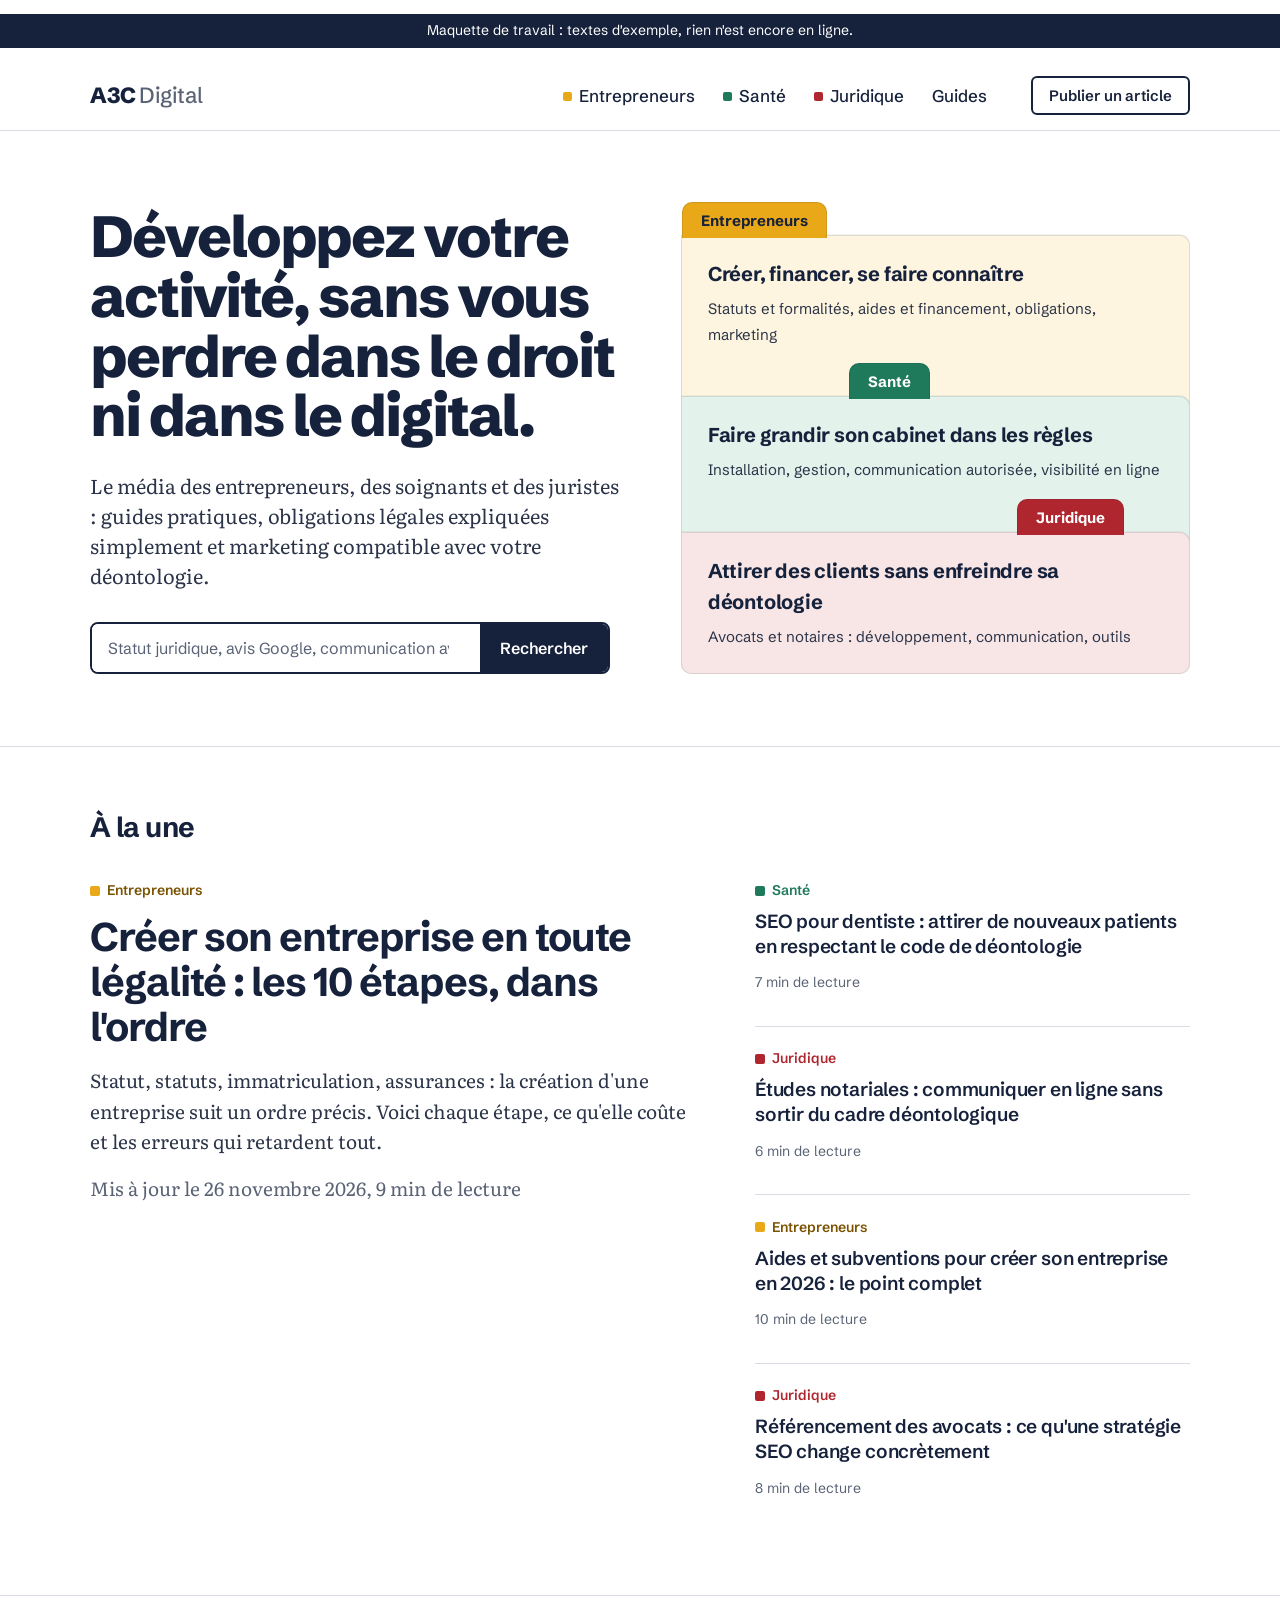
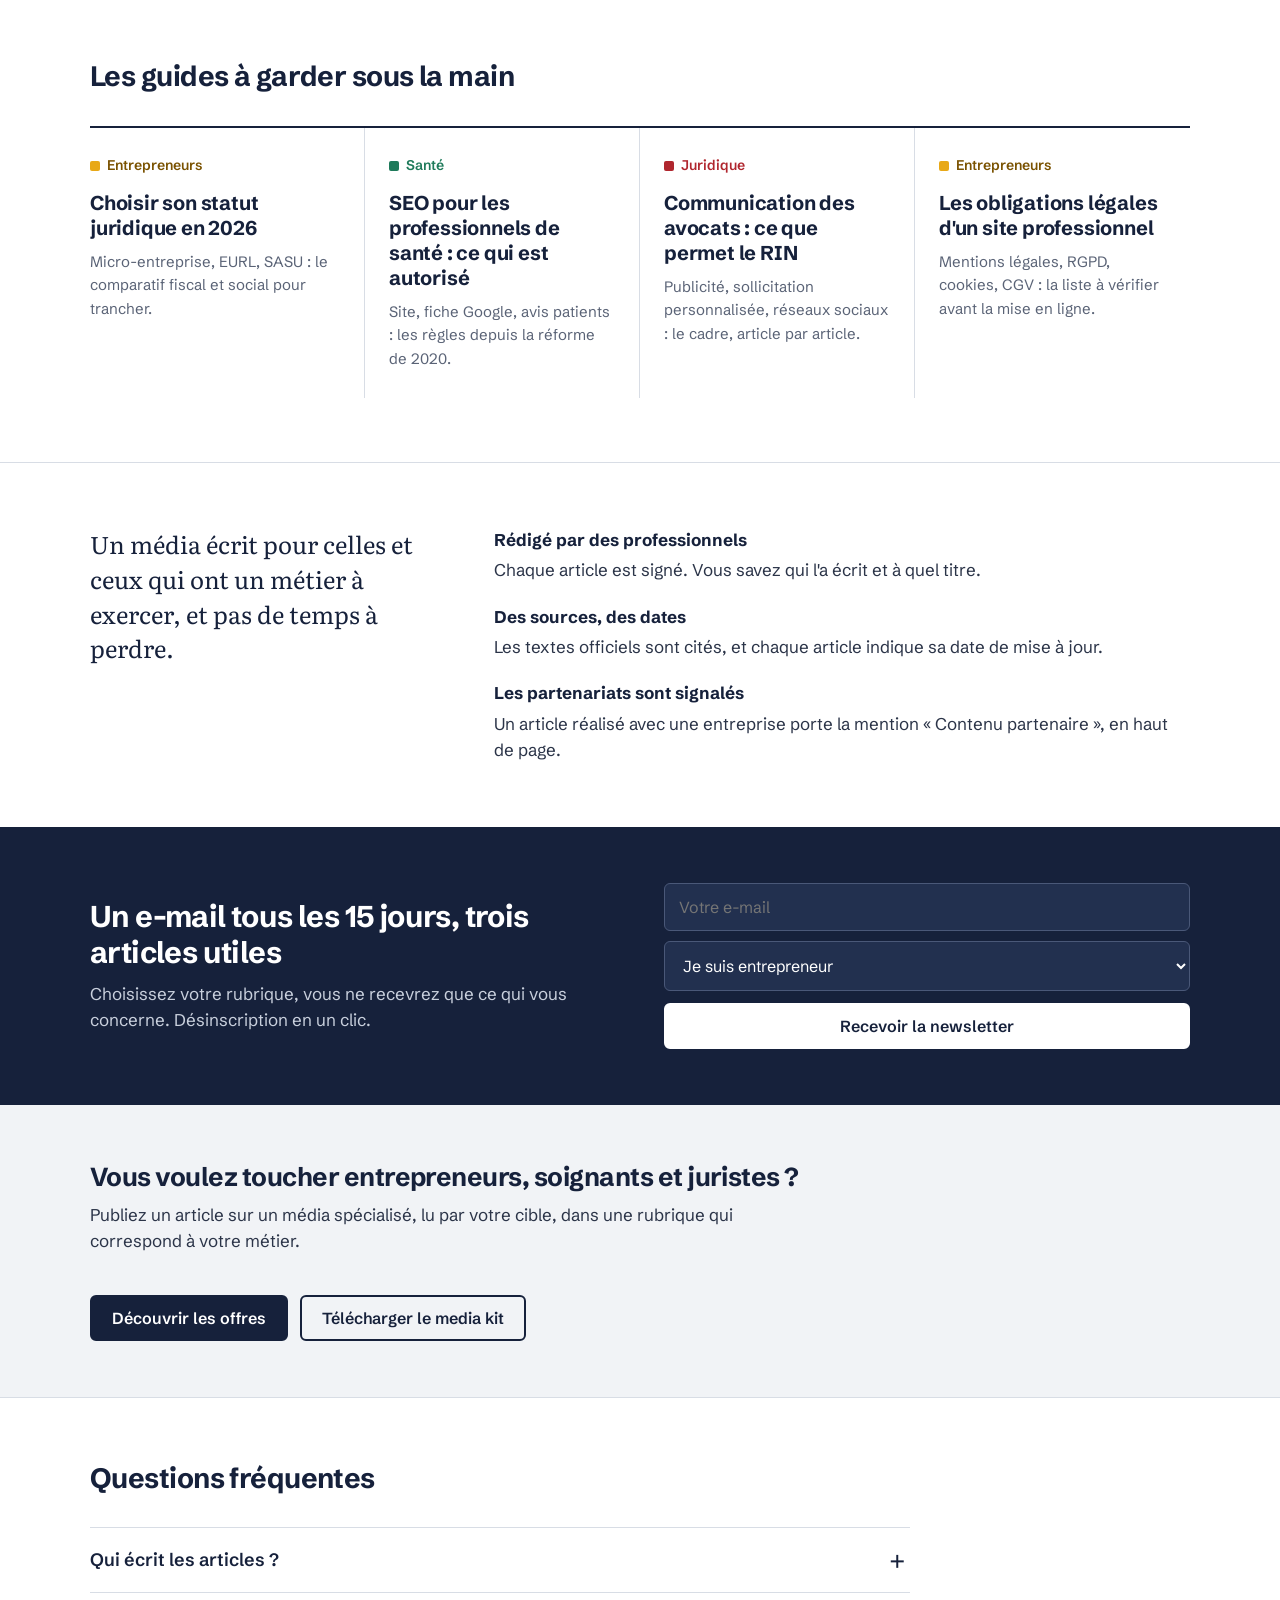
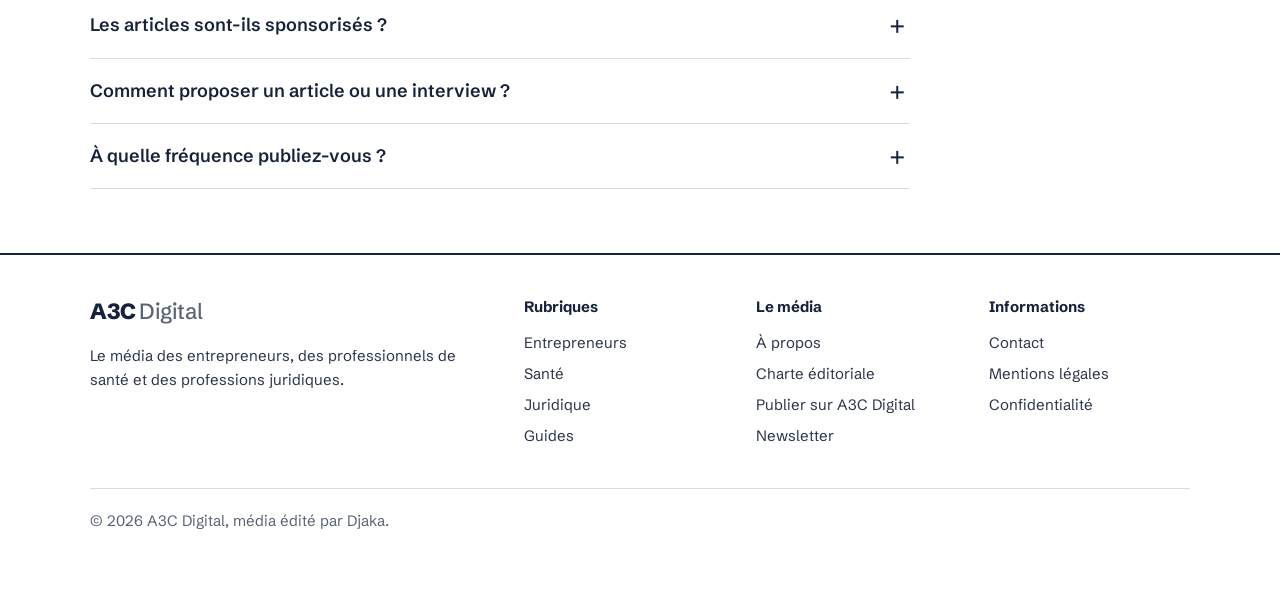
==== maquettes/accueil.html @ d5399d74 "Maquettes v1 : page d'accueil et article (concept des intercalaires) - maquettes/styles.css : jetons" ====
<!doctype html>
<html lang="fr">
<head>
<meta charset="utf-8">
<meta name="viewport" content="width=device-width, initial-scale=1">
<title>Média pour entrepreneurs, santé & juridique | A3C Digital</title>
<meta name="description" content="Guides pratiques pour entrepreneurs, professionnels de santé et juristes : création, obligations légales, marketing et visibilité en ligne, mis à jour.">
<link rel="preconnect" href="https://fonts.googleapis.com">
<link rel="preconnect" href="https://fonts.gstatic.com" crossorigin>
<link href="https://fonts.googleapis.com/css2?family=Literata:opsz,wght@7..72,400;7..72,600&family=Schibsted+Grotesk:wght@400;500;600;700;800&display=swap" rel="stylesheet">
<link rel="stylesheet" href="styles.css">
</head>
<body>
<p class="bandeau-maquette">Maquette de travail : textes d'exemple, rien n'est encore en ligne.</p>

<header class="entete">
  <div class="conteneur">
    <a class="logo" href="accueil.html">A3C <span>Digital</span></a>
    <nav class="nav" aria-label="Navigation principale">
      <a href="#"><span class="pastille p-entrepreneurs"></span>Entrepreneurs</a>
      <a href="#"><span class="pastille p-sante"></span>Santé</a>
      <a href="#"><span class="pastille p-juridique"></span>Juridique</a>
      <a href="#guides">Guides</a>
    </nav>
    <a class="btn btn-contour" href="#annonceurs">Publier un article</a>
    <details class="menu-mobile">
      <summary>Menu</summary>
      <nav aria-label="Navigation mobile">
        <a href="#">Entrepreneurs</a>
        <a href="#">Professionnels de santé</a>
        <a href="#">Professions juridiques</a>
        <a href="#guides">Guides</a>
        <a class="btn btn-contour" href="#annonceurs">Publier un article</a>
      </nav>
    </details>
  </div>
</header>

<main>
  <section class="hero">
    <div class="conteneur">
      <div>
        <h1>Développez votre activité, sans vous perdre dans le droit ni dans le digital.</h1>
        <p class="chapo">Le média des entrepreneurs, des soignants et des juristes : guides pratiques, obligations légales expliquées simplement et marketing compatible avec votre déontologie.</p>
        <form class="recherche" role="search" action="#">
          <label class="visuellement-cache" for="q">Rechercher un article</label>
          <input id="q" type="search" placeholder="Statut juridique, avis Google, communication avocat…">
          <button type="submit">Rechercher</button>
        </form>
      </div>

      <ol class="intercalaires" aria-label="Choisir votre rubrique">
        <li class="intercalaire i-entrepreneurs">
          <a href="#">
            <span class="onglet">Entrepreneurs</span>
            <strong>Créer, financer, se faire connaître</strong>
            <span class="sujets">Statuts et formalités, aides et financement, obligations, marketing</span>
          </a>
        </li>
        <li class="intercalaire i-sante">
          <a href="#">
            <span class="onglet">Santé</span>
            <strong>Faire grandir son cabinet dans les règles</strong>
            <span class="sujets">Installation, gestion, communication autorisée, visibilité en ligne</span>
          </a>
        </li>
        <li class="intercalaire i-juridique">
          <a href="#">
            <span class="onglet">Juridique</span>
            <strong>Attirer des clients sans enfreindre sa déontologie</strong>
            <span class="sujets">Avocats et notaires : développement, communication, outils</span>
          </a>
        </li>
      </ol>
    </div>
  </section>

  <section class="section" aria-labelledby="titre-une">
    <div class="conteneur">
      <h2 class="section-titre" id="titre-une">À la une</h2>
      <div class="une">
        <article class="une-principal">
          <a class="audience a-entrepreneurs" href="#">Entrepreneurs</a>
          <h3><a href="article.html">Créer son entreprise en toute légalité : les 10 étapes, dans l'ordre</a></h3>
          <p>Statut, statuts, immatriculation, assurances : la création d'une entreprise suit un ordre précis. Voici chaque étape, ce qu'elle coûte et les erreurs qui retardent tout.</p>
          <p class="meta">Mis à jour le 26 novembre 2026, 9 min de lecture</p>
        </article>
        <ul class="liste-articles">
          <li>
            <a class="audience a-sante" href="#">Santé</a>
            <h4><a href="#">SEO pour dentiste : attirer de nouveaux patients en respectant le code de déontologie</a></h4>
            <p class="meta">7 min de lecture</p>
          </li>
          <li>
            <a class="audience a-juridique" href="#">Juridique</a>
            <h4><a href="#">Études notariales : communiquer en ligne sans sortir du cadre déontologique</a></h4>
            <p class="meta">6 min de lecture</p>
          </li>
          <li>
            <a class="audience a-entrepreneurs" href="#">Entrepreneurs</a>
            <h4><a href="#">Aides et subventions pour créer son entreprise en 2026 : le point complet</a></h4>
            <p class="meta">10 min de lecture</p>
          </li>
          <li>
            <a class="audience a-juridique" href="#">Juridique</a>
            <h4><a href="#">Référencement des avocats : ce qu'une stratégie SEO change concrètement</a></h4>
            <p class="meta">8 min de lecture</p>
          </li>
        </ul>
      </div>
    </div>
  </section>

  <section class="section" id="guides" aria-labelledby="titre-guides">
    <div class="conteneur">
      <h2 class="section-titre" id="titre-guides">Les guides à garder sous la main</h2>
      <div class="guides">
        <article class="guide">
          <a class="audience a-entrepreneurs" href="#">Entrepreneurs</a>
          <h3><a href="#">Choisir son statut juridique en 2026</a></h3>
          <p>Micro-entreprise, EURL, SASU : le comparatif fiscal et social pour trancher.</p>
        </article>
        <article class="guide">
          <a class="audience a-sante" href="#">Santé</a>
          <h3><a href="#">SEO pour les professionnels de santé : ce qui est autorisé</a></h3>
          <p>Site, fiche Google, avis patients : les règles depuis la réforme de 2020.</p>
        </article>
        <article class="guide">
          <a class="audience a-juridique" href="#">Juridique</a>
          <h3><a href="#">Communication des avocats : ce que permet le RIN</a></h3>
          <p>Publicité, sollicitation personnalisée, réseaux sociaux : le cadre, article par article.</p>
        </article>
        <article class="guide">
          <a class="audience a-entrepreneurs" href="#">Entrepreneurs</a>
          <h3><a href="#">Les obligations légales d'un site professionnel</a></h3>
          <p>Mentions légales, RGPD, cookies, CGV : la liste à vérifier avant la mise en ligne.</p>
        </article>
      </div>
    </div>
  </section>

  <section class="section" aria-labelledby="titre-engagements">
    <div class="conteneur engagements">
      <p class="manifeste" id="titre-engagements">Un média écrit pour celles et ceux qui ont un métier à exercer, et pas de temps à perdre.</p>
      <dl>
        <div>
          <dt>Rédigé par des professionnels</dt>
          <dd>Chaque article est signé. Vous savez qui l'a écrit et à quel titre.</dd>
        </div>
        <div>
          <dt>Des sources, des dates</dt>
          <dd>Les textes officiels sont cités, et chaque article indique sa date de mise à jour.</dd>
        </div>
        <div>
          <dt>Les partenariats sont signalés</dt>
          <dd>Un article réalisé avec une entreprise porte la mention « Contenu partenaire », en haut de page.</dd>
        </div>
      </dl>
    </div>
  </section>

  <section class="newsletter" aria-labelledby="titre-newsletter">
    <div class="conteneur">
      <div>
        <h2 id="titre-newsletter">Un e-mail tous les 15 jours, trois articles utiles</h2>
        <p>Choisissez votre rubrique, vous ne recevrez que ce qui vous concerne. Désinscription en un clic.</p>
      </div>
      <form class="form-newsletter" action="#">
        <div class="ligne">
          <label class="visuellement-cache" for="nl-email">Votre e-mail</label>
          <input id="nl-email" type="email" placeholder="Votre e-mail" autocomplete="email">
          <label class="visuellement-cache" for="nl-audience">Votre rubrique</label>
          <select id="nl-audience">
            <option>Je suis entrepreneur</option>
            <option>Je suis professionnel de santé</option>
            <option>Je suis avocat, notaire ou juriste</option>
          </select>
        </div>
        <button class="btn" type="submit">Recevoir la newsletter</button>
      </form>
    </div>
  </section>

  <section class="annonceurs" id="annonceurs" aria-labelledby="titre-annonceurs">
    <div class="conteneur">
      <div>
        <h2 id="titre-annonceurs">Vous voulez toucher entrepreneurs, soignants et juristes ?</h2>
        <p>Publiez un article sur un média spécialisé, lu par votre cible, dans une rubrique qui correspond à votre métier.</p>
      </div>
      <div class="actions">
        <a class="btn btn-plein" href="#">Découvrir les offres</a>
        <a class="btn btn-contour" href="#">Télécharger le media kit</a>
      </div>
    </div>
  </section>

  <section class="section" aria-labelledby="titre-faq">
    <div class="conteneur">
      <h2 class="section-titre" id="titre-faq">Questions fréquentes</h2>
      <div class="faq">
        <details>
          <summary>Qui écrit les articles ?</summary>
          <p>Des professionnels de chaque secteur, sous la responsabilité de la directrice de la publication. Le nom et la fonction de l'auteur figurent en haut de chaque article.</p>
        </details>
        <details>
          <summary>Les articles sont-ils sponsorisés ?</summary>
          <p>La grande majorité ne l'est pas. Quand un article est réalisé avec une entreprise, il porte la mention « Contenu partenaire » en haut de page.</p>
        </details>
        <details>
          <summary>Comment proposer un article ou une interview ?</summary>
          <p>Écrivez-nous depuis la page contact en précisant votre métier et le sujet. Les contributions d'experts sont relues par la rédaction avant publication.</p>
        </details>
        <details>
          <summary>À quelle fréquence publiez-vous ?</summary>
          <p>Deux nouveaux articles par semaine, et les guides sont mis à jour dès qu'une règle change.</p>
        </details>
      </div>
    </div>
  </section>
</main>

<footer class="pied">
  <div class="conteneur">
    <div>
      <a class="logo" href="accueil.html">A3C <span>Digital</span></a>
      <p>Le média des entrepreneurs, des professionnels de santé et des professions juridiques.</p>
    </div>
    <div>
      <h2>Rubriques</h2>
      <ul><li><a href="#">Entrepreneurs</a></li><li><a href="#">Santé</a></li><li><a href="#">Juridique</a></li><li><a href="#guides">Guides</a></li></ul>
    </div>
    <div>
      <h2>Le média</h2>
      <ul><li><a href="#">À propos</a></li><li><a href="#">Charte éditoriale</a></li><li><a href="#annonceurs">Publier sur A3C Digital</a></li><li><a href="#">Newsletter</a></li></ul>
    </div>
    <div>
      <h2>Informations</h2>
      <ul><li><a href="https://a3cdigital.com/contact/">Contact</a></li><li><a href="https://a3cdigital.com/mentions-legales/">Mentions légales</a></li><li><a href="https://a3cdigital.com/politique-de-confidentialite/">Confidentialité</a></li></ul>
    </div>
    <p class="legal">© 2026 A3C Digital, média édité par Djaka.</p>
  </div>
</footer>
</body>
</html>
---- maquettes/styles.css ----
/* A3C Digital — maquette v1 (26/11/2026)
   Concept : les intercalaires de classeur. Chaque audience = un onglet de couleur.
   Titres et interface : Schibsted Grotesk. Lecture longue : Literata. */

:root {
  --encre: #16213B;
  --texte: #2B3448;
  --gris: #5A6376;
  --filet: #D8DDE5;
  --surface: #F1F3F6;
  --papier: #FFFFFF;

  /* Couleurs d'audience : fond d'onglet / teinte de feuille / texte sur blanc */
  --entrepreneurs: #E8A817;
  --entrepreneurs-feuille: #FDF5DF;
  --entrepreneurs-texte: #7A5200;
  --sante: #1E7A5A;
  --sante-feuille: #E4F2EC;
  --sante-texte: #1E7A5A;
  --juridique: #B0262E;
  --juridique-feuille: #F8E6E6;
  --juridique-texte: #B0262E;

  --titre: "Schibsted Grotesk", system-ui, sans-serif;
  --lecture: "Literata", Georgia, serif;

  --largeur: 1180px;
  --gouttiere: clamp(16px, 4vw, 40px);
}

* { box-sizing: border-box; }
html { -webkit-text-size-adjust: 100%; }
body {
  margin: 0;
  background: var(--papier);
  color: var(--texte);
  font: 400 17px/1.55 var(--titre);
}
img { max-width: 100%; display: block; }
a { color: inherit; text-decoration-thickness: 1px; text-underline-offset: 3px; }
a:hover { text-decoration-thickness: 2px; }
:focus-visible { outline: 3px solid var(--encre); outline-offset: 3px; border-radius: 2px; }

.conteneur { max-width: var(--largeur); margin: 0 auto; padding: 0 var(--gouttiere); }
.visuellement-cache {
  position: absolute; width: 1px; height: 1px; overflow: hidden;
  clip: rect(0 0 0 0); white-space: nowrap;
}

/* Bandeau de maquette */
.bandeau-maquette {
  background: var(--encre); color: #fff; font-size: 14px; text-align: center; padding: 6px 16px;
}

/* ---------- En-tête ---------- */
.entete { border-bottom: 1px solid var(--filet); background: var(--papier); position: sticky; top: 0; z-index: 10; }
.entete .conteneur { display: flex; align-items: center; gap: 32px; min-height: 68px; }
.logo { font-weight: 800; font-size: 22px; letter-spacing: -0.02em; color: var(--encre); text-decoration: none; }
.logo span { font-weight: 500; color: var(--gris); }
.nav { display: flex; align-items: center; gap: 4px; margin-left: auto; }
.nav a {
  text-decoration: none; font-weight: 500; color: var(--encre);
  padding: 8px 12px; border-radius: 6px;
}
.nav a:hover { background: var(--surface); }
.nav .pastille { display: inline-block; width: 9px; height: 9px; border-radius: 2px; margin-right: 7px; vertical-align: 1px; }
.btn {
  display: inline-block; font: 600 16px/1 var(--titre); text-decoration: none;
  padding: 13px 20px; border-radius: 6px; border: 2px solid var(--encre); cursor: pointer;
}
.btn-plein { background: var(--encre); color: #fff; }
.btn-plein:hover { background: #24345A; }
.btn-contour { background: transparent; color: var(--encre); }
.btn-contour:hover { background: var(--surface); }
.entete .btn { padding: 10px 16px; font-size: 15px; }
.menu-mobile { display: none; }

/* ---------- Pastilles d'audience ---------- */
.p-entrepreneurs { background: var(--entrepreneurs); }
.p-sante { background: var(--sante); }
.p-juridique { background: var(--juridique); }
.audience {
  display: inline-flex; align-items: center; gap: 7px;
  font-size: 14px; font-weight: 600; text-decoration: none;
}
.audience::before { content: ""; width: 10px; height: 10px; border-radius: 2px; background: currentColor; }
.a-entrepreneurs { color: var(--entrepreneurs-texte); }
.a-entrepreneurs::before { background: var(--entrepreneurs); }
.a-sante { color: var(--sante-texte); }
.a-juridique { color: var(--juridique-texte); }
.meta { color: var(--gris); font-size: 14px; }

/* ---------- Accueil : hero ---------- */
.hero { padding: 64px 0 72px; }
.hero .conteneur { display: grid; grid-template-columns: minmax(0, 1.05fr) minmax(0, 1fr); gap: 56px; align-items: end; }
.hero h1 {
  font: 800 clamp(36px, 4.8vw, 58px)/1.03 var(--titre);
  letter-spacing: -0.035em; color: var(--encre); margin: 0 0 24px;
}
.hero .chapo { font: 400 20px/1.5 var(--lecture); color: var(--texte); margin: 0 0 32px; max-width: 34em; }
.recherche { display: flex; border: 2px solid var(--encre); border-radius: 8px; overflow: hidden; max-width: 520px; }
.recherche input {
  flex: 1; border: 0; padding: 14px 16px; font: 400 16px var(--titre); color: var(--encre); min-width: 0;
}
.recherche input::placeholder { color: var(--gris); }
.recherche input:focus { outline: none; }
.recherche:focus-within { outline: 3px solid var(--encre); outline-offset: 3px; }
.recherche button { border: 0; background: var(--encre); color: #fff; font: 600 16px var(--titre); padding: 0 20px; cursor: pointer; }

/* L'élément mémorable : les intercalaires */
.intercalaires { list-style: none; margin: 0; padding: 40px 0 0; }
.intercalaire { position: relative; }
.intercalaire a {
  display: block; text-decoration: none; position: relative;
  padding: 22px 26px 24px; border-radius: 0 10px 10px 10px;
  border: 1px solid rgba(22, 33, 59, 0.12);
  transition: transform 0.2s ease;
}
.intercalaire a:hover, .intercalaire a:focus-visible { transform: translateX(-8px); }
.onglet {
  position: absolute; top: -34px; height: 36px; display: flex; align-items: center;
  padding: 0 18px; border-radius: 10px 10px 0 0; font-weight: 700; font-size: 15px;
  border: 1px solid rgba(22, 33, 59, 0.12); border-bottom: 0;
}
.intercalaire:nth-child(1) .onglet { left: 0; }
.intercalaire:nth-child(2) .onglet { left: 33%; }
.intercalaire:nth-child(3) .onglet { left: 66%; }
.intercalaire:nth-child(n+2) { margin-top: -18px; }
.intercalaire a { padding-bottom: 66px; box-shadow: 0 -1px 0 rgba(22, 33, 59, 0.06); }
.intercalaire:last-child a { padding-bottom: 24px; }
.i-entrepreneurs a { background: var(--entrepreneurs-feuille); }
.i-entrepreneurs .onglet { background: var(--entrepreneurs); color: var(--encre); }
.i-sante a { background: var(--sante-feuille); }
.i-sante .onglet { background: var(--sante); color: #fff; }
.i-juridique a { background: var(--juridique-feuille); }
.i-juridique .onglet { background: var(--juridique); color: #fff; }
.intercalaire strong { display: block; font-size: 20px; font-weight: 700; color: var(--encre); margin-bottom: 6px; letter-spacing: -0.01em; }
.intercalaire .sujets { font-size: 15px; color: var(--texte); }

/* ---------- Sections ---------- */
.section { padding: 64px 0; border-top: 1px solid var(--filet); }
.section-titre {
  font: 700 28px/1.2 var(--titre); letter-spacing: -0.02em; color: var(--encre); margin: 0 0 32px;
}

/* À la une */
.une { display: grid; grid-template-columns: minmax(0, 1.4fr) minmax(0, 1fr); gap: 56px; }
.une-principal h3 { font: 700 clamp(28px, 3.4vw, 40px)/1.12 var(--titre); letter-spacing: -0.025em; color: var(--encre); margin: 12px 0 16px; }
.une-principal h3 a { text-decoration: none; }
.une-principal h3 a:hover { text-decoration: underline; }
.une-principal p { font: 400 19px/1.6 var(--lecture); margin: 0 0 16px; max-width: 36em; }
.liste-articles { list-style: none; margin: 0; padding: 0; }
.liste-articles li { padding: 18px 0; border-top: 1px solid var(--filet); }
.liste-articles li:first-child { border-top: 0; padding-top: 0; }
.liste-articles h4 { font: 600 19px/1.3 var(--titre); color: var(--encre); margin: 6px 0 6px; letter-spacing: -0.01em; }
.liste-articles h4 a { text-decoration: none; }
.liste-articles h4 a:hover { text-decoration: underline; }

/* Guides */
.guides { display: grid; grid-template-columns: repeat(4, 1fr); gap: 0; border-top: 2px solid var(--encre); }
.guide { padding: 24px 24px 28px 0; border-right: 1px solid var(--filet); }
.guide + .guide { padding-left: 24px; }
.guide:last-child { border-right: 0; }
.guide h3 { font: 700 20px/1.25 var(--titre); color: var(--encre); margin: 12px 0 10px; letter-spacing: -0.01em; }
.guide h3 a { text-decoration: none; }
.guide h3 a:hover { text-decoration: underline; }
.guide p { margin: 0; font-size: 15px; color: var(--gris); }

/* Engagements */
.engagements { display: grid; grid-template-columns: 1fr 2fr; gap: 56px; }
.engagements p.manifeste { font: 400 24px/1.45 var(--lecture); color: var(--encre); margin: 0; }
.engagements dl { margin: 0; display: grid; gap: 20px; }
.engagements dt { font-weight: 700; color: var(--encre); }
.engagements dd { margin: 4px 0 0; color: var(--texte); }

/* Newsletter */
.newsletter { background: var(--encre); color: #fff; padding: 56px 0; }
.newsletter .conteneur { display: grid; grid-template-columns: 1fr 1fr; gap: 48px; align-items: center; }
.newsletter h2 { font: 700 30px/1.2 var(--titre); letter-spacing: -0.02em; margin: 0 0 10px; }
.newsletter p { margin: 0; color: #C9D0DD; }
.form-newsletter { display: grid; gap: 12px; }
.form-newsletter label { font-size: 14px; color: #C9D0DD; }
.form-newsletter .ligne { display: flex; gap: 10px; flex-wrap: wrap; }
.form-newsletter input, .form-newsletter select {
  flex: 1 1 200px; padding: 13px 14px; border-radius: 6px; border: 1px solid #4A5878;
  background: #22304F; color: #fff; font: 400 16px var(--titre);
}
.form-newsletter .btn { background: #fff; color: var(--encre); border-color: #fff; }

/* Annonceurs */
.annonceurs { background: var(--surface); padding: 56px 0; }
.annonceurs .conteneur { display: flex; gap: 40px; align-items: center; justify-content: space-between; flex-wrap: wrap; }
.annonceurs h2 { font: 700 26px/1.25 var(--titre); color: var(--encre); margin: 0 0 8px; letter-spacing: -0.02em; }
.annonceurs p { margin: 0; max-width: 40em; }
.annonceurs .actions { display: flex; gap: 12px; flex-wrap: wrap; }

/* FAQ */
.faq { max-width: 820px; }
.faq details { border-top: 1px solid var(--filet); }
.faq details:last-child { border-bottom: 1px solid var(--filet); }
.faq summary {
  cursor: pointer; list-style: none; padding: 20px 40px 20px 0; position: relative;
  font: 600 18px/1.35 var(--titre); color: var(--encre);
}
.faq summary::-webkit-details-marker { display: none; }
.faq summary::after { content: "+"; position: absolute; right: 4px; top: 16px; font-size: 26px; font-weight: 400; }
.faq details[open] summary::after { content: "–"; }
.faq details p { margin: 0 0 20px; max-width: 42em; }

/* Pied de page */
.pied { border-top: 2px solid var(--encre); padding: 40px 0 48px; font-size: 15px; }
.pied .conteneur { display: grid; grid-template-columns: 2fr 1fr 1fr 1fr; gap: 32px; }
.pied h2 { font-size: 15px; font-weight: 700; color: var(--encre); margin: 0 0 12px; }
.pied ul { list-style: none; margin: 0; padding: 0; display: grid; gap: 8px; }
.pied a { text-decoration: none; }
.pied a:hover { text-decoration: underline; }
.pied .legal { grid-column: 1 / -1; color: var(--gris); border-top: 1px solid var(--filet); padding-top: 20px; margin-top: 8px; }

/* ---------- Article ---------- */
.progression { position: fixed; top: 0; left: 0; height: 4px; width: 0; background: var(--entrepreneurs); z-index: 20; }
.fil-ariane { font-size: 14px; color: var(--gris); padding-top: 24px; }
.fil-ariane ol { list-style: none; margin: 0; padding: 0; display: flex; flex-wrap: wrap; gap: 6px; }
.fil-ariane li + li::before { content: "/"; margin-right: 6px; color: var(--filet); }
.fil-ariane a { text-decoration: none; }
.fil-ariane a:hover { text-decoration: underline; }

.article-entete { padding: 40px 0 36px; }
.article-entete .entete-texte { margin-left: 304px; max-width: 820px; }
.onglet-article {
  display: inline-block; padding: 8px 16px 7px; border-radius: 8px 8px 0 0;
  font-weight: 700; font-size: 14px; background: var(--entrepreneurs); color: var(--encre);
}
.article-entete .feuille { border-top: 6px solid var(--entrepreneurs); padding-top: 24px; }
.article-entete h1 {
  font: 800 clamp(32px, 4.6vw, 54px)/1.06 var(--titre); letter-spacing: -0.03em; color: var(--encre); margin: 0 0 20px;
}
.article-entete .chapo { font: 400 21px/1.55 var(--lecture); margin: 0 0 28px; max-width: 38em; }
.signature { display: flex; gap: 14px; align-items: center; }
.initiales {
  width: 48px; height: 48px; border-radius: 50%; background: var(--encre); color: #fff;
  display: grid; place-items: center; font-weight: 700; flex: none;
}
.signature strong { color: var(--encre); }
.signature p { margin: 0; font-size: 15px; }

.article-corps .conteneur { display: grid; grid-template-columns: 240px minmax(0, 1fr); gap: 64px; }
.sommaire { position: sticky; top: 92px; align-self: start; font-size: 15px; }
.sommaire summary { font-weight: 700; color: var(--encre); margin-bottom: 12px; list-style: none; cursor: default; }
.sommaire summary::-webkit-details-marker { display: none; }
.sommaire ol { margin: 0; padding: 0 0 0 20px; display: grid; gap: 8px; color: var(--gris); }
.sommaire a { text-decoration: none; }
.sommaire a:hover { text-decoration: underline; color: var(--encre); }

.contenu { max-width: 680px; font: 400 19px/1.75 var(--lecture); color: var(--texte); }
.contenu h2 {
  font: 700 27px/1.25 var(--titre); letter-spacing: -0.02em; color: var(--encre);
  margin: 56px 0 16px; scroll-margin-top: 96px;
}
.contenu h2 .num { color: var(--entrepreneurs-texte); margin-right: 8px; }
.contenu p { margin: 0 0 22px; }
.contenu ul { margin: 0 0 22px; padding-left: 22px; }
.contenu li { margin-bottom: 8px; }
.contenu table { width: 100%; border-collapse: collapse; font: 400 16px/1.45 var(--titre); margin: 0 0 28px; }
.contenu th, .contenu td { text-align: left; padding: 12px 10px; border-bottom: 1px solid var(--filet); vertical-align: top; }
.contenu th { color: var(--encre); border-bottom: 2px solid var(--encre); }
.tableau { overflow-x: auto; }

.essentiel {
  background: var(--entrepreneurs-feuille); border-left: 6px solid var(--entrepreneurs);
  padding: 22px 26px; margin: 0 0 40px; border-radius: 0 8px 8px 0; font: 400 17px/1.6 var(--titre);
}
.essentiel h2 { font-size: 19px; margin: 0 0 10px; }
.essentiel ul { margin: 0; }
.encadre { border: 1px solid var(--filet); border-radius: 8px; padding: 18px 22px; margin: 0 0 28px; font: 400 16px/1.6 var(--titre); }
.encadre strong:first-child { display: block; color: var(--encre); margin-bottom: 4px; }
.encadre-attention { border-color: var(--juridique); background: #FFF8F8; }

.newsletter-inline {
  background: var(--surface); border-radius: 8px; padding: 24px 26px; margin: 40px 0;
  font: 400 16px/1.5 var(--titre);
}
.newsletter-inline strong { display: block; font-size: 19px; color: var(--encre); margin-bottom: 4px; }
.newsletter-inline form { display: flex; gap: 10px; margin-top: 14px; flex-wrap: wrap; }
.newsletter-inline input { flex: 1 1 220px; padding: 12px 14px; border: 1px solid var(--filet); border-radius: 6px; font: 400 16px var(--titre); }

.sources { font: 400 15px/1.6 var(--titre); color: var(--gris); border-top: 1px solid var(--filet); padding-top: 20px; margin-top: 48px; }
.sources h2 { font-size: 18px; margin: 0 0 8px; }
.bio { display: flex; gap: 18px; padding: 26px 0; border-top: 2px solid var(--encre); margin-top: 40px; font: 400 16px/1.6 var(--titre); }
.bio p { margin: 4px 0 0; }
.marque { font: 400 15px/1.5 var(--titre); color: var(--gris); margin-top: 8px; }

.lies { padding: 56px 0 64px; border-top: 1px solid var(--filet); margin-top: 40px; }
.lies ul { list-style: none; margin: 0; padding: 0; display: grid; grid-template-columns: repeat(3, 1fr); gap: 32px; }
.lies h3 { font: 600 19px/1.3 var(--titre); color: var(--encre); margin: 8px 0 0; }
.lies h3 a { text-decoration: none; }
.lies h3 a:hover { text-decoration: underline; }

/* ---------- Responsive ---------- */
@media (max-width: 960px) {
  .hero .conteneur, .une, .engagements, .newsletter .conteneur { grid-template-columns: minmax(0, 1fr); gap: 40px; }
  .article-entete .entete-texte { margin-left: 0; }
  .guides { grid-template-columns: 1fr 1fr; }
  .guide { padding: 24px 20px 24px 0 !important; border-right: 0; border-bottom: 1px solid var(--filet); }
  .pied .conteneur { grid-template-columns: 1fr 1fr; }
  .article-corps .conteneur { grid-template-columns: minmax(0, 1fr); gap: 24px; }
  .sommaire { position: static; background: var(--surface); border-radius: 8px; padding: 14px 18px; }
  .sommaire summary { cursor: pointer; margin: 0; }
  .sommaire summary::after { content: " (afficher)"; font-weight: 400; color: var(--gris); }
  .sommaire[open] summary::after { content: " (masquer)"; }
  .sommaire[open] summary { margin-bottom: 12px; }
  .lies ul { grid-template-columns: 1fr; gap: 20px; }
}
@media (max-width: 760px) {
  body { font-size: 16px; }
  .nav, .entete .btn { display: none; }
  .menu-mobile { display: block; margin-left: auto; }
  .menu-mobile summary {
    list-style: none; cursor: pointer; font-weight: 600; color: var(--encre);
    padding: 10px 14px; border: 2px solid var(--encre); border-radius: 6px;
  }
  .menu-mobile summary::-webkit-details-marker { display: none; }
  .menu-mobile nav {
    position: absolute; left: 0; right: 0; top: 68px; background: var(--papier);
    border-bottom: 1px solid var(--filet); padding: 12px var(--gouttiere) 20px; display: grid; gap: 4px;
  }
  .menu-mobile nav a { padding: 14px 0; font-weight: 600; font-size: 18px; color: var(--encre); text-decoration: none; border-bottom: 1px solid var(--filet); }
  .menu-mobile nav .btn { margin-top: 12px; text-align: center; padding: 14px; border-bottom: 2px solid var(--encre); }
  .hero { padding: 40px 0 48px; }
  .onglet { font-size: 13px; padding: 0 12px; }
  .intercalaire:nth-child(2) .onglet { left: 30%; }
  .intercalaire:nth-child(3) .onglet { left: auto; right: 0; }
  .intercalaire a { border-radius: 0 0 10px 10px; padding: 20px 20px 60px; }
  .intercalaire a:hover, .intercalaire a:focus-visible { transform: none; }
  .guides { grid-template-columns: 1fr; }
  .contenu { font-size: 18px; }
  .pied .conteneur { grid-template-columns: 1fr; }
}
@media (prefers-reduced-motion: reduce) {
  * { transition: none !important; scroll-behavior: auto !important; }
}
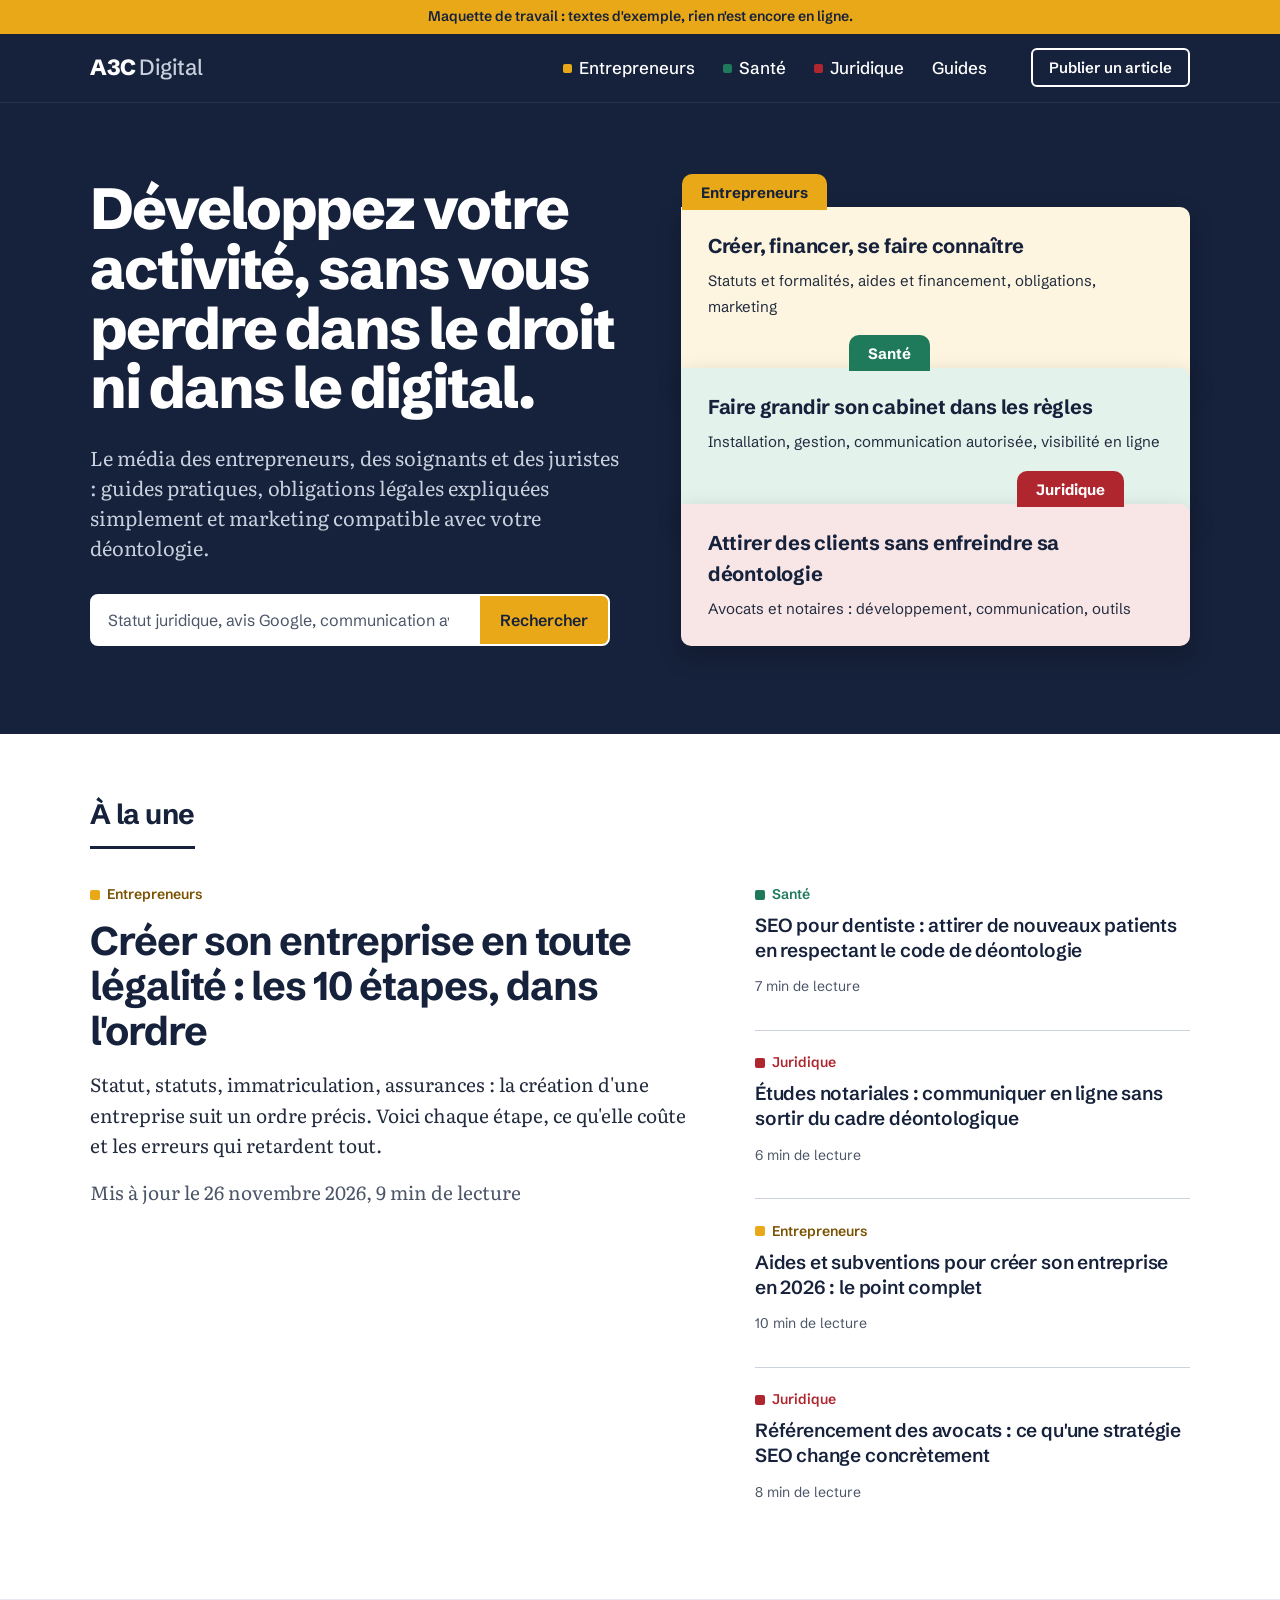
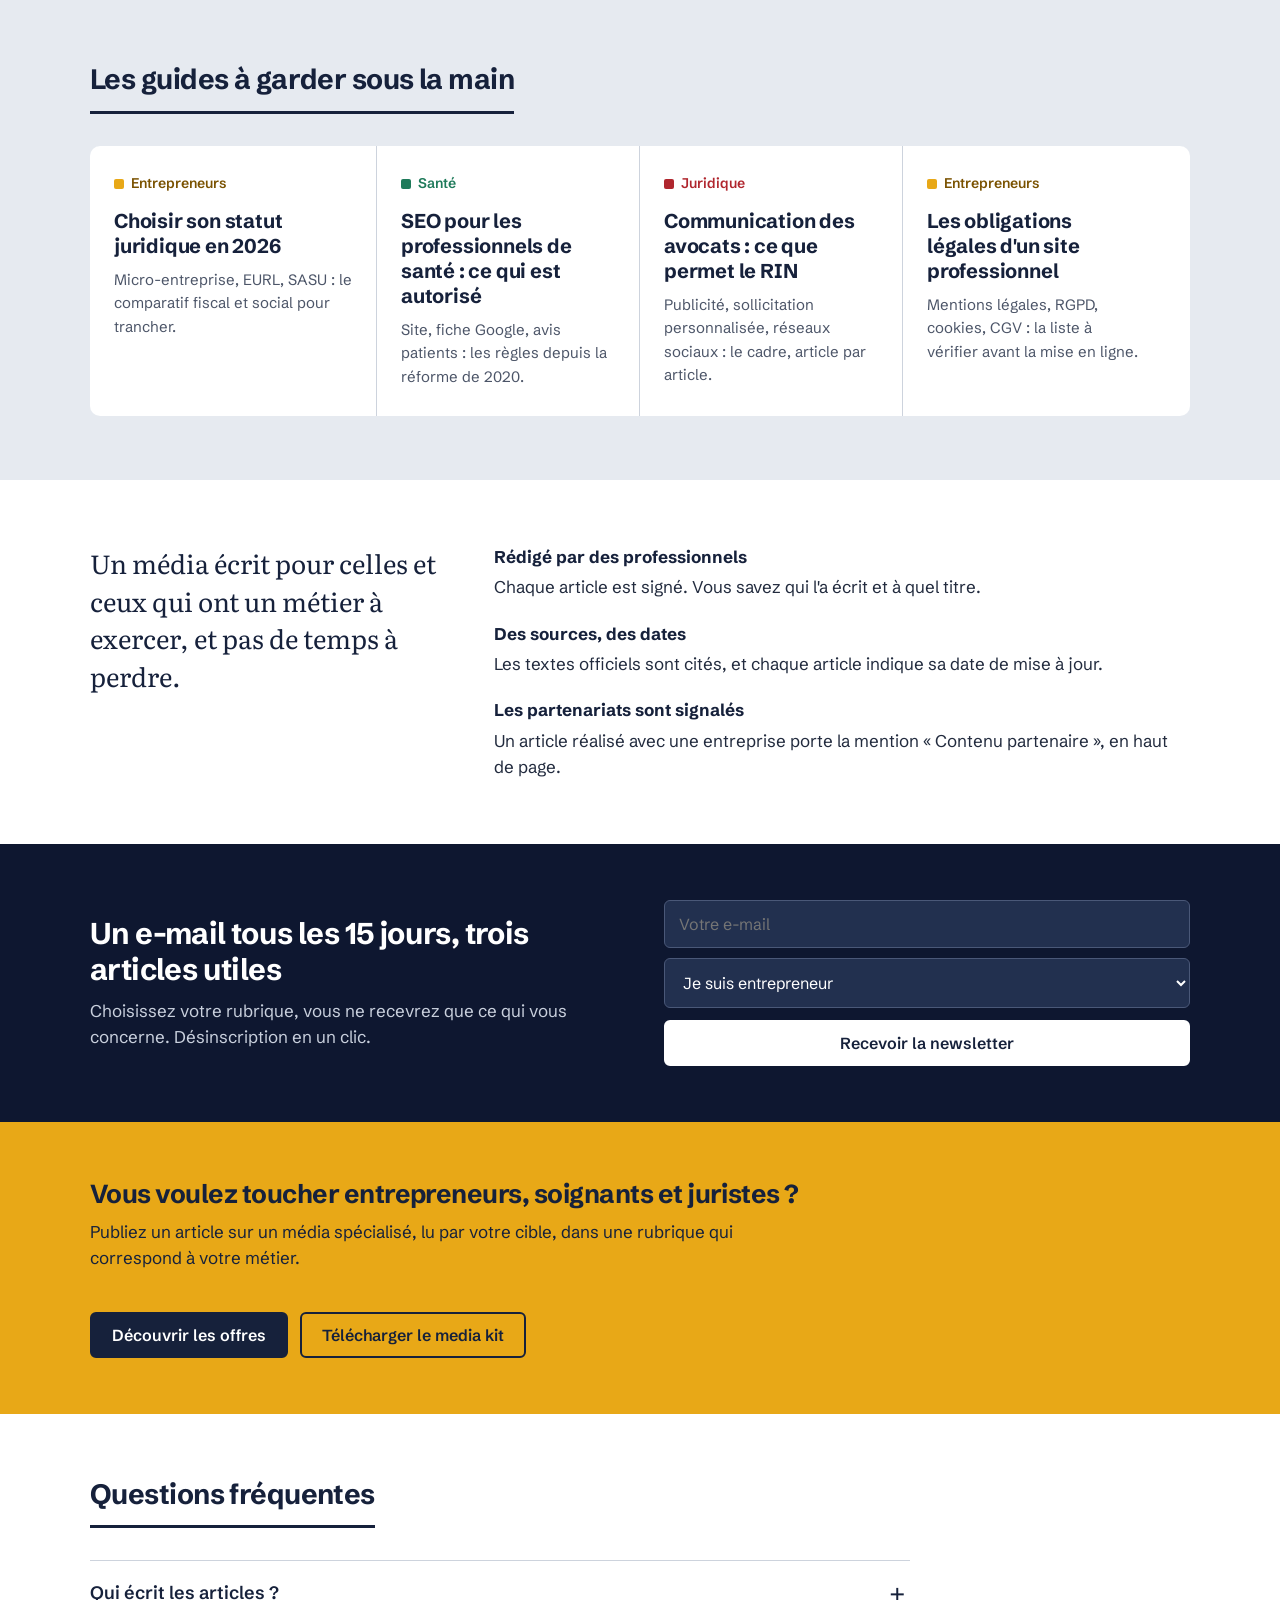
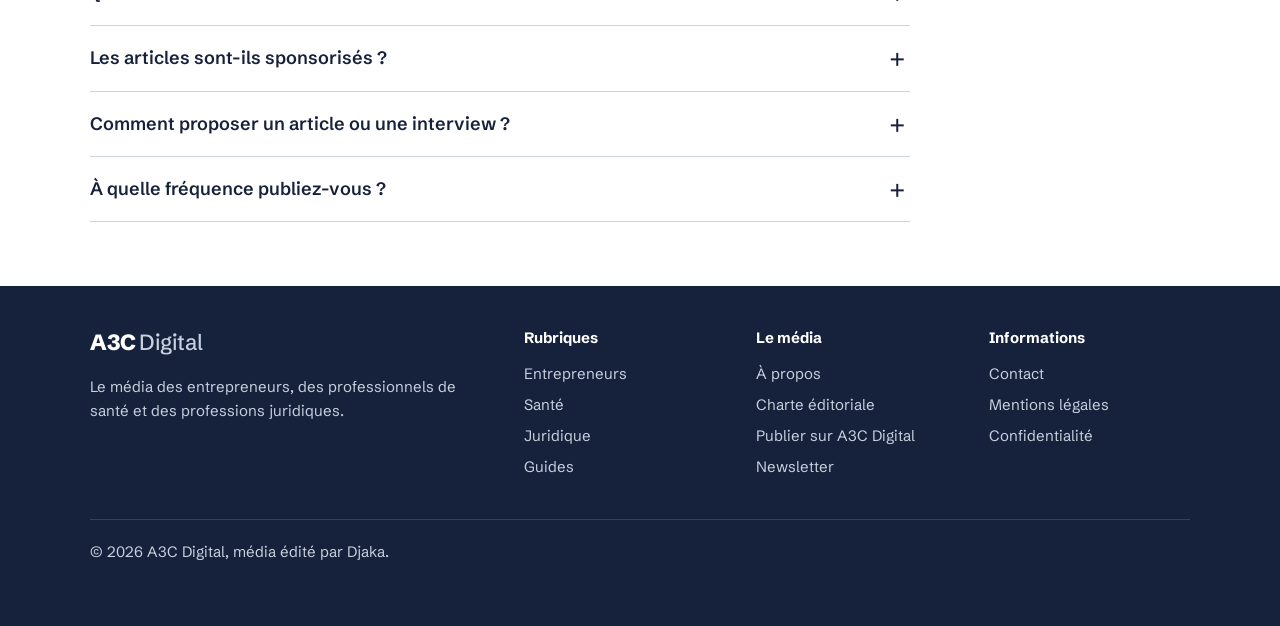
==== commit 75783192: "Maquettes v2 : contrastes renforcés, DA validée dans le plan - En-tête, hero et pied de page bleu nu" ====
--- a/maquettes/accueil.html
+++ b/maquettes/accueil.html
@@ -111,7 +111,7 @@
     </div>
   </section>
 
-  <section class="section" id="guides" aria-labelledby="titre-guides">
+  <section class="section section-brume" id="guides" aria-labelledby="titre-guides">
     <div class="conteneur">
       <h2 class="section-titre" id="titre-guides">Les guides à garder sous la main</h2>
       <div class="guides">
--- a/maquettes/styles.css
+++ b/maquettes/styles.css
@@ -1,12 +1,14 @@
-/* A3C Digital — maquette v1 (26/11/2026)
+/* A3C Digital — maquette v2 (26/11/2026) : contrastes renforcés
    Concept : les intercalaires de classeur. Chaque audience = un onglet de couleur.
    Titres et interface : Schibsted Grotesk. Lecture longue : Literata. */
 
 :root {
   --encre: #16213B;
-  --texte: #2B3448;
-  --gris: #5A6376;
-  --filet: #D8DDE5;
+  --texte: #222B3E;
+  --gris: #4C5568;
+  --filet: #CDD3DD;
+  --brume: #E6EAF0;
+  --sur-nuit: #C8D0DE;
   --surface: #F1F3F6;
   --papier: #FFFFFF;
 
@@ -338,3 +340,76 @@
 @media (prefers-reduced-motion: reduce) {
   * { transition: none !important; scroll-behavior: auto !important; }
 }
+
+/* ==========================================================
+   v2 — contrastes : bandes nuit / brume / blanc / surligneur
+   ========================================================== */
+.bandeau-maquette { background: var(--entrepreneurs); color: var(--encre); font-weight: 600; margin: 0; }
+
+/* En-tête bleu nuit */
+.entete { background: var(--encre); border-bottom: 1px solid rgba(255, 255, 255, 0.08); }
+.entete .logo, .pied .logo { color: #fff; }
+.entete .logo span, .pied .logo span { color: var(--sur-nuit); }
+.entete .nav a { color: #fff; }
+.entete .nav a:hover { background: rgba(255, 255, 255, 0.1); }
+.entete .btn-contour { color: #fff; border-color: #fff; }
+.entete .btn-contour:hover { background: rgba(255, 255, 255, 0.12); }
+.entete :focus-visible, .hero :focus-visible, .newsletter :focus-visible, .pied :focus-visible { outline-color: #fff; }
+
+/* Hero sur fond nuit : les intercalaires ressortent */
+.hero { background: var(--encre); padding-bottom: 88px; }
+.hero h1 { color: #fff; }
+.hero .chapo { color: var(--sur-nuit); }
+.hero .recherche { border-color: #fff; background: #fff; }
+.hero .recherche button { background: var(--entrepreneurs); color: var(--encre); }
+.hero .recherche button:hover { background: #F5BC34; }
+.intercalaire a { border-color: transparent; box-shadow: 0 10px 24px rgba(0, 0, 0, 0.22); }
+.onglet { border-color: transparent; }
+
+/* Rythme des sections */
+.section { border-top: 0; }
+.section-brume { background: var(--brume); }
+.section-titre { padding-bottom: 14px; border-bottom: 3px solid var(--encre); display: inline-block; }
+.guides { border-top: 0; background: var(--papier); border-radius: 10px; padding: 0 24px; }
+.guide { border-right-color: var(--filet); }
+.engagements p.manifeste { font-size: 26px; }
+
+/* Annonceurs en jaune surligneur */
+.annonceurs { background: var(--entrepreneurs); color: var(--encre); }
+.annonceurs p { color: var(--encre); }
+.annonceurs .btn-contour:hover { background: rgba(22, 33, 59, 0.08); }
+
+/* Newsletter : un ton plus profond que l'en-tête */
+.newsletter { background: #0E1730; }
+
+/* Pied de page nuit */
+.pied { background: var(--encre); color: var(--sur-nuit); border-top: 0; }
+.pied h2 { color: #fff; }
+.pied p { color: var(--sur-nuit); }
+.pied .legal { border-top-color: rgba(255, 255, 255, 0.14); color: var(--sur-nuit); }
+
+/* Article : bande de couleur d'audience sous le titre */
+.bande-article { background: var(--entrepreneurs-feuille); border-bottom: 1px solid #EED9A4; }
+.article-entete { padding-bottom: 44px; }
+.article-entete .feuille { border-top-width: 8px; }
+.fil-ariane { color: var(--texte); }
+.essentiel { background: var(--papier); border: 2px solid var(--encre); border-left: 10px solid var(--entrepreneurs); }
+.newsletter-inline { background: var(--encre); color: var(--sur-nuit); }
+.newsletter-inline strong { color: #fff; }
+.newsletter-inline input { border-color: #4A5878; }
+.newsletter-inline .btn-plein { background: var(--entrepreneurs); color: var(--encre); border-color: var(--entrepreneurs); }
+.newsletter-inline :focus-visible { outline-color: #fff; }
+.lies { background: var(--brume); border-top: 0; margin-top: 56px; }
+.bio { border-top-width: 3px; }
+
+@media (max-width: 960px) {
+  .guides { padding: 0 20px; }
+  .sommaire { background: var(--brume); }
+}
+@media (max-width: 760px) {
+  .menu-mobile summary { color: #fff; border-color: #fff; }
+  .menu-mobile nav { background: var(--encre); border-bottom: 1px solid rgba(255, 255, 255, 0.12); }
+  .menu-mobile nav a { color: #fff; border-bottom-color: rgba(255, 255, 255, 0.12); }
+  .menu-mobile nav .btn { color: #fff; border-color: #fff; }
+  .hero { padding-bottom: 56px; }
+}
